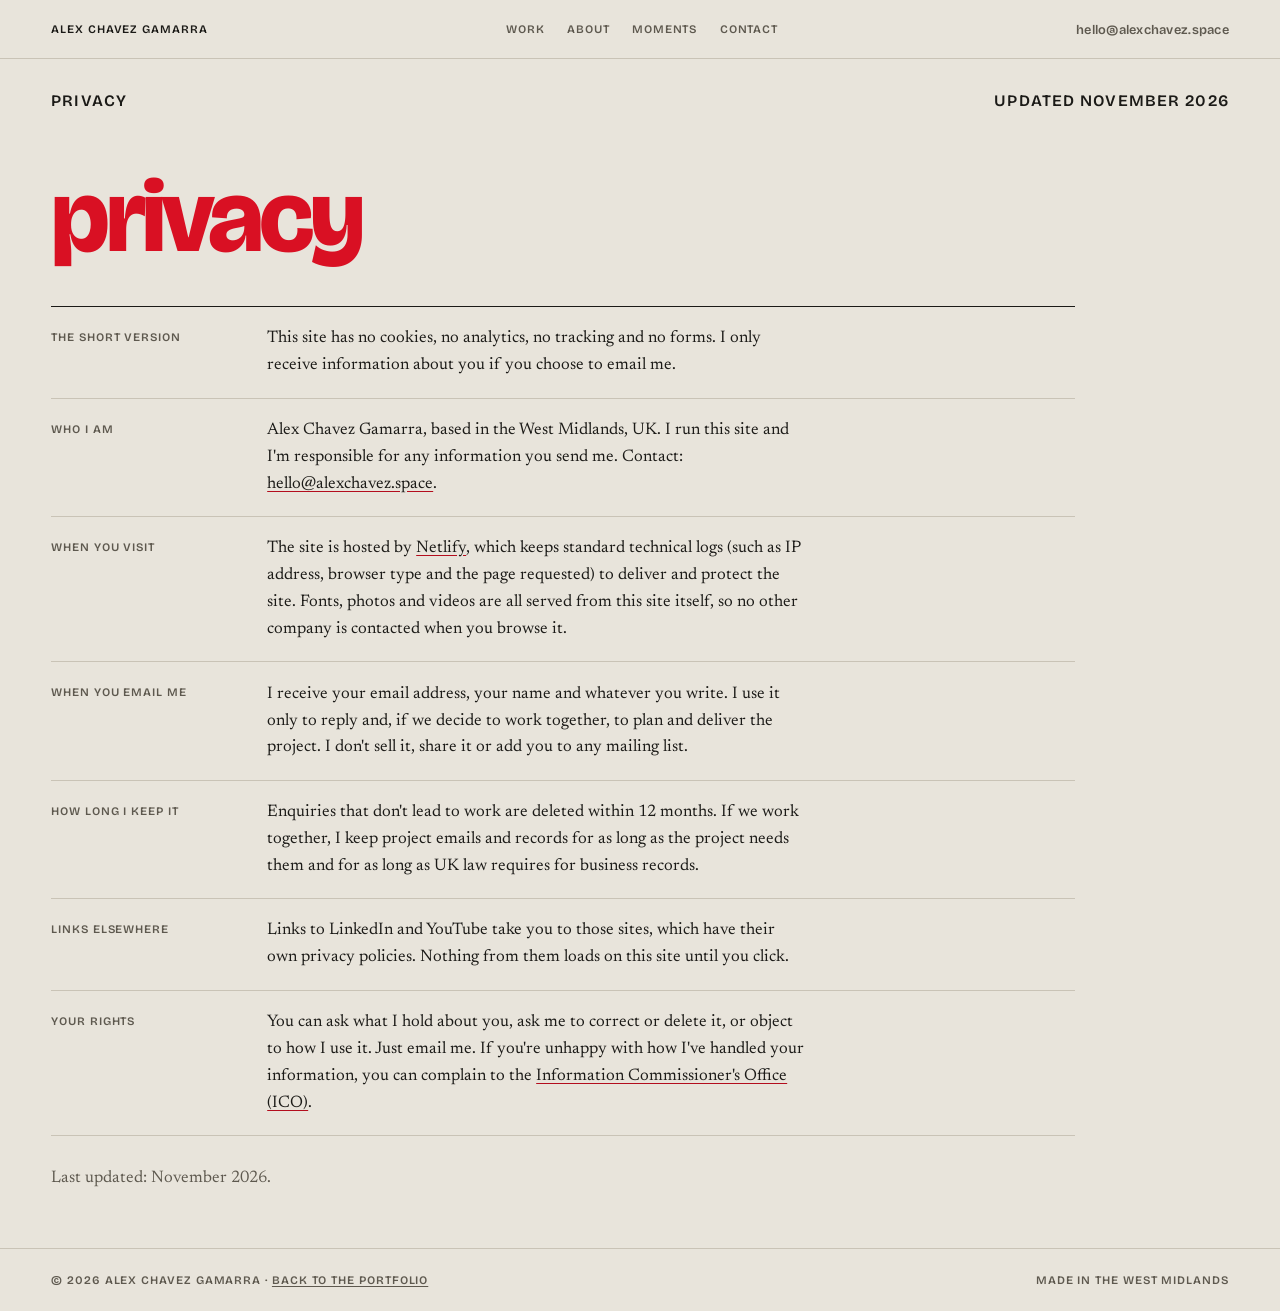
==== privacy.html @ fd11f9ad "Self-host fonts, add privacy page, link BCU film to YouTube, photo credit - Fonts (Bricolage Grotesq" ====
<!doctype html>
<html lang="en">
<head>
<meta charset="utf-8">
<meta name="viewport" content="width=device-width, initial-scale=1">
<title>Privacy · Alex Chavez Gamarra</title>
<meta name="description" content="How alexchavez.space handles your information: no cookies, no tracking, and what happens when you email Alex.">
<meta name="robots" content="noindex">
<meta name="theme-color" content="#E8E4DB">
<link rel="icon" href="data:image/svg+xml,%3Csvg xmlns='http://www.w3.org/2000/svg' viewBox='0 0 32 32'%3E%3Ccircle cx='16' cy='16' r='14' fill='%23D91023'/%3E%3C/svg%3E">
<link rel="stylesheet" href="portfolio.css">
<style>
  .policy{ max-width:64rem; }
  .policy .big{ margin-bottom:clamp(1.8rem,3.5vw,2.8rem); }
  .policy .spec-row{ grid-template-columns:12rem 1fr; }
  .policy .small a{ color:var(--ink); text-decoration:underline; text-decoration-color:var(--red-ink); text-underline-offset:0.2em; }
  .policy .updated{ margin-top:1.8rem; color:var(--ink-2); }
  @media (max-width:820px){ .policy .spec-row{ grid-template-columns:1fr; gap:0.4rem; } }
</style>
</head>
<body>

<header class="topbar">
  <a class="brand" href="./">Alex Chavez Gamarra</a>
  <nav><a href="./#work">Work</a><a href="./#about">About</a><a href="./#moments">Moments</a><a href="./#contact">Contact</a></nav>
  <div class="top-contact"><a href="mailto:hello@alexchavez.space" aria-label="Email hello@alexchavez.space"><span class="em-full">hello@alexchavez.space</span><span class="em-short">Email</span></a></div>
</header>

<main class="sheet" id="top">
  <div class="meta"><span>Privacy</span><span>Updated November 2026</span></div>
  <div class="policy">
    <h1 class="big">privacy</h1>
    <div class="spec">
      <div class="spec-row"><span class="label">The short version</span>
        <p class="small">This site has no cookies, no analytics, no tracking and no forms. I only receive information about you if you choose to email me.</p></div>
      <div class="spec-row"><span class="label">Who I am</span>
        <p class="small">Alex Chavez Gamarra, based in the West Midlands, UK. I run this site and I'm responsible for any information you send me. Contact: <a href="mailto:hello@alexchavez.space">hello@alexchavez.space</a>.</p></div>
      <div class="spec-row"><span class="label">When you visit</span>
        <p class="small">The site is hosted by <a href="https://www.netlify.com/privacy/" target="_blank" rel="noopener">Netlify</a>, which keeps standard technical logs (such as IP address, browser type and the page requested) to deliver and protect the site. Fonts, photos and videos are all served from this site itself, so no other company is contacted when you browse it.</p></div>
      <div class="spec-row"><span class="label">When you email me</span>
        <p class="small">I receive your email address, your name and whatever you write. I use it only to reply and, if we decide to work together, to plan and deliver the project. I don't sell it, share it or add you to any mailing list.</p></div>
      <div class="spec-row"><span class="label">How long I keep it</span>
        <p class="small">Enquiries that don't lead to work are deleted within 12 months. If we work together, I keep project emails and records for as long as the project needs them and for as long as UK law requires for business records.</p></div>
      <div class="spec-row"><span class="label">Links elsewhere</span>
        <p class="small">Links to LinkedIn and YouTube take you to those sites, which have their own privacy policies. Nothing from them loads on this site until you click.</p></div>
      <div class="spec-row"><span class="label">Your rights</span>
        <p class="small">You can ask what I hold about you, ask me to correct or delete it, or object to how I use it. Just email me. If you're unhappy with how I've handled your information, you can complain to the <a href="https://ico.org.uk/make-a-complaint/" target="_blank" rel="noopener">Information Commissioner's Office (ICO)</a>.</p></div>
    </div>
    <p class="small updated">Last updated: November 2026.</p>
  </div>
</main>

<footer class="meta"><span>© 2026 Alex Chavez Gamarra · <a href="./">Back to the portfolio</a></span><span>Made in the West Midlands</span></footer>

</body>
</html>
---- portfolio.css ----
/* Self-hosted fonts (SIL Open Font License). No requests to Google. */
@font-face{font-family:'Bricolage Grotesque';font-style:normal;font-weight:400;font-display:swap;src:url(assets/fonts/bricolage-grotesque-normal-latin-ext.woff2) format('woff2');unicode-range:U+0100-02BA, U+02BD-02C5, U+02C7-02CC, U+02CE-02D7, U+02DD-02FF, U+0304, U+0308, U+0329, U+1D00-1DBF, U+1E00-1E9F, U+1EF2-1EFF, U+2020, U+20A0-20AB, U+20AD-20C4, U+2113, U+2C60-2C7F, U+A720-A7FF;}
@font-face{font-family:'Bricolage Grotesque';font-style:normal;font-weight:400;font-display:swap;src:url(assets/fonts/bricolage-grotesque-normal-latin.woff2) format('woff2');unicode-range:U+0000-00FF, U+0131, U+0152-0153, U+02BB-02BC, U+02C6, U+02DA, U+02DC, U+0304, U+0308, U+0329, U+2000-206F, U+20AC, U+2122, U+2191, U+2193, U+2212, U+2215, U+FEFF, U+FFFD;}
@font-face{font-family:'Bricolage Grotesque';font-style:normal;font-weight:600;font-display:swap;src:url(assets/fonts/bricolage-grotesque-normal-latin-ext.woff2) format('woff2');unicode-range:U+0100-02BA, U+02BD-02C5, U+02C7-02CC, U+02CE-02D7, U+02DD-02FF, U+0304, U+0308, U+0329, U+1D00-1DBF, U+1E00-1E9F, U+1EF2-1EFF, U+2020, U+20A0-20AB, U+20AD-20C4, U+2113, U+2C60-2C7F, U+A720-A7FF;}
@font-face{font-family:'Bricolage Grotesque';font-style:normal;font-weight:600;font-display:swap;src:url(assets/fonts/bricolage-grotesque-normal-latin.woff2) format('woff2');unicode-range:U+0000-00FF, U+0131, U+0152-0153, U+02BB-02BC, U+02C6, U+02DA, U+02DC, U+0304, U+0308, U+0329, U+2000-206F, U+20AC, U+2122, U+2191, U+2193, U+2212, U+2215, U+FEFF, U+FFFD;}
@font-face{font-family:'Bricolage Grotesque';font-style:normal;font-weight:800;font-display:swap;src:url(assets/fonts/bricolage-grotesque-normal-latin-ext.woff2) format('woff2');unicode-range:U+0100-02BA, U+02BD-02C5, U+02C7-02CC, U+02CE-02D7, U+02DD-02FF, U+0304, U+0308, U+0329, U+1D00-1DBF, U+1E00-1E9F, U+1EF2-1EFF, U+2020, U+20A0-20AB, U+20AD-20C4, U+2113, U+2C60-2C7F, U+A720-A7FF;}
@font-face{font-family:'Bricolage Grotesque';font-style:normal;font-weight:800;font-display:swap;src:url(assets/fonts/bricolage-grotesque-normal-latin.woff2) format('woff2');unicode-range:U+0000-00FF, U+0131, U+0152-0153, U+02BB-02BC, U+02C6, U+02DA, U+02DC, U+0304, U+0308, U+0329, U+2000-206F, U+20AC, U+2122, U+2191, U+2193, U+2212, U+2215, U+FEFF, U+FFFD;}
@font-face{font-family:'Caveat';font-style:normal;font-weight:600;font-display:swap;src:url(assets/fonts/caveat-normal-latin-ext.woff2) format('woff2');unicode-range:U+0100-02BA, U+02BD-02C5, U+02C7-02CC, U+02CE-02D7, U+02DD-02FF, U+0304, U+0308, U+0329, U+1D00-1DBF, U+1E00-1E9F, U+1EF2-1EFF, U+2020, U+20A0-20AB, U+20AD-20C4, U+2113, U+2C60-2C7F, U+A720-A7FF;}
@font-face{font-family:'Caveat';font-style:normal;font-weight:600;font-display:swap;src:url(assets/fonts/caveat-normal-latin.woff2) format('woff2');unicode-range:U+0000-00FF, U+0131, U+0152-0153, U+02BB-02BC, U+02C6, U+02DA, U+02DC, U+0304, U+0308, U+0329, U+2000-206F, U+20AC, U+2122, U+2191, U+2193, U+2212, U+2215, U+FEFF, U+FFFD;}
@font-face{font-family:'Caveat';font-style:normal;font-weight:700;font-display:swap;src:url(assets/fonts/caveat-normal-latin-ext.woff2) format('woff2');unicode-range:U+0100-02BA, U+02BD-02C5, U+02C7-02CC, U+02CE-02D7, U+02DD-02FF, U+0304, U+0308, U+0329, U+1D00-1DBF, U+1E00-1E9F, U+1EF2-1EFF, U+2020, U+20A0-20AB, U+20AD-20C4, U+2113, U+2C60-2C7F, U+A720-A7FF;}
@font-face{font-family:'Caveat';font-style:normal;font-weight:700;font-display:swap;src:url(assets/fonts/caveat-normal-latin.woff2) format('woff2');unicode-range:U+0000-00FF, U+0131, U+0152-0153, U+02BB-02BC, U+02C6, U+02DA, U+02DC, U+0304, U+0308, U+0329, U+2000-206F, U+20AC, U+2122, U+2191, U+2193, U+2212, U+2215, U+FEFF, U+FFFD;}
@font-face{font-family:'Newsreader';font-style:italic;font-weight:400;font-display:swap;src:url(assets/fonts/newsreader-italic-latin-ext.woff2) format('woff2');unicode-range:U+0100-02BA, U+02BD-02C5, U+02C7-02CC, U+02CE-02D7, U+02DD-02FF, U+0304, U+0308, U+0329, U+1D00-1DBF, U+1E00-1E9F, U+1EF2-1EFF, U+2020, U+20A0-20AB, U+20AD-20C4, U+2113, U+2C60-2C7F, U+A720-A7FF;}
@font-face{font-family:'Newsreader';font-style:italic;font-weight:400;font-display:swap;src:url(assets/fonts/newsreader-italic-latin.woff2) format('woff2');unicode-range:U+0000-00FF, U+0131, U+0152-0153, U+02BB-02BC, U+02C6, U+02DA, U+02DC, U+0304, U+0308, U+0329, U+2000-206F, U+20AC, U+2122, U+2191, U+2193, U+2212, U+2215, U+FEFF, U+FFFD;}
@font-face{font-family:'Newsreader';font-style:normal;font-weight:400;font-display:swap;src:url(assets/fonts/newsreader-normal-latin-ext.woff2) format('woff2');unicode-range:U+0100-02BA, U+02BD-02C5, U+02C7-02CC, U+02CE-02D7, U+02DD-02FF, U+0304, U+0308, U+0329, U+1D00-1DBF, U+1E00-1E9F, U+1EF2-1EFF, U+2020, U+20A0-20AB, U+20AD-20C4, U+2113, U+2C60-2C7F, U+A720-A7FF;}
@font-face{font-family:'Newsreader';font-style:normal;font-weight:400;font-display:swap;src:url(assets/fonts/newsreader-normal-latin.woff2) format('woff2');unicode-range:U+0000-00FF, U+0131, U+0152-0153, U+02BB-02BC, U+02C6, U+02DA, U+02DC, U+0304, U+0308, U+0329, U+2000-206F, U+20AC, U+2122, U+2191, U+2193, U+2212, U+2215, U+FEFF, U+FFFD;}
@font-face{font-family:'Newsreader';font-style:normal;font-weight:500;font-display:swap;src:url(assets/fonts/newsreader-normal-latin-ext.woff2) format('woff2');unicode-range:U+0100-02BA, U+02BD-02C5, U+02C7-02CC, U+02CE-02D7, U+02DD-02FF, U+0304, U+0308, U+0329, U+1D00-1DBF, U+1E00-1E9F, U+1EF2-1EFF, U+2020, U+20A0-20AB, U+20AD-20C4, U+2113, U+2C60-2C7F, U+A720-A7FF;}
@font-face{font-family:'Newsreader';font-style:normal;font-weight:500;font-display:swap;src:url(assets/fonts/newsreader-normal-latin.woff2) format('woff2');unicode-range:U+0000-00FF, U+0131, U+0152-0153, U+02BB-02BC, U+02C6, U+02DA, U+02DC, U+0304, U+0308, U+0329, U+2000-206F, U+20AC, U+2122, U+2191, U+2193, U+2212, U+2215, U+FEFF, U+FFFD;}
/* Deliberately single-theme: a printed-paper world, painted explicitly. */
:root{
  --paper:#E8E4DB;
  --paper-2:#DFDACF;
  --ink:#1B1A17;
  --ink-2:#5E594F;
  --rule:#C9C3B6;
  --red:#D91023;
  --red-ink:#B30D1D; /* small red text: 5.5:1 on paper, vs 4.0:1 for --red */
  --display:'Bricolage Grotesque', 'Arial Narrow', system-ui, sans-serif;
  --serif:'Newsreader', Georgia, 'Times New Roman', serif;
  --ease-out:cubic-bezier(0.23,1,0.32,1);
  /* Side spacing: normal gutter, growing on very wide screens so content never exceeds ~1600px. */
  --gutter:max(clamp(1rem,4vw,3.5rem), calc((100vw - 100rem) / 2));
  /* How far the Moments strip extends past the content edges: same on both sides, never the full screen. */
  --bleed:clamp(1rem,4vw,3.5rem);
}
*,*::before,*::after{ box-sizing:border-box; }
html{ background:var(--paper); overflow-x:clip; }
body{ margin:0; background:var(--paper); color:var(--ink); font-family:var(--serif); -webkit-font-smoothing:antialiased; overflow-x:clip; }
.hero > *, .feature > *, .about > *, .contact > *{ min-width:0; }
a{ color:inherit; }
img{ display:block; max-width:100%; }
:focus-visible{ outline:2px solid var(--red); outline-offset:3px; }

.sheet{ padding:clamp(1.5rem,4vw,3.5rem) var(--gutter) clamp(3rem,7vw,6rem); border-bottom:1px solid var(--rule); position:relative; }
.meta{
  display:flex; justify-content:space-between; gap:1rem; flex-wrap:wrap;
  font-family:var(--display); font-size:0.72rem; font-weight:600; letter-spacing:0.08em; text-transform:uppercase; color:var(--ink-2);
  margin-bottom:clamp(2rem,5vw,4rem);
}
.meta nav{ display:flex; gap:1.4rem; }
.meta nav a{ text-decoration:none; }
.sheet > .meta{ font-size:clamp(0.95rem,1.25vw,1.15rem); letter-spacing:0.07em; color:var(--ink); }

/* ---------- sticky top bar ---------- */
.topbar{
  position:sticky; top:0; z-index:60;
  display:flex; justify-content:space-between; align-items:center; gap:1.2rem;
  background:var(--paper); border-bottom:1px solid var(--rule);
  padding:1.35rem var(--gutter);
  font-family:var(--display); font-size:0.72rem; font-weight:600; letter-spacing:0.08em; text-transform:uppercase;
}
.topbar a{ text-decoration:none; white-space:nowrap; }
.topbar .brand{ color:var(--ink); }
.topbar nav{ display:flex; gap:1.4rem; color:var(--ink-2); }
.topbar .top-contact{ display:flex; gap:1.4rem; color:var(--ink-2); }
.topbar .em-full{ text-transform:none; letter-spacing:0.02em; font-size:0.8rem; }
.topbar .em-short{ display:none; }
section[id]{ scroll-margin-top:4.4rem; }

.label{ font-family:var(--display); font-size:0.72rem; font-weight:600; letter-spacing:0.08em; text-transform:uppercase; color:var(--ink-2); }
.small{ font-size:1.05rem; line-height:1.6; color:var(--ink); max-width:60ch; margin:0; }
.small + .small{ margin-top:0.9rem; }
.press{ transition:transform 160ms var(--ease-out); }
.press:active{ transform:scale(0.97); }

/* ---------- hero ---------- */
.hero{ display:grid; grid-template-columns:5fr 5fr auto; gap:clamp(1.2rem,3vw,2.5rem); align-items:start; }
.statement{
  font-family:var(--display); font-weight:800; font-size:clamp(2rem,3.9vw,3.4rem);
  line-height:1.02; letter-spacing:-0.035em; margin:0 0 2rem; text-wrap:balance;
}
.circled{ position:relative; white-space:nowrap; }
.circled svg{ position:absolute; left:-8%; top:-22%; width:116%; height:144%; overflow:visible; pointer-events:none; }
.circled path{ fill:none; stroke:var(--red); stroke-width:2.6; stroke-linecap:round; stroke-linejoin:round;
  stroke-dasharray:640; stroke-dashoffset:0; transition:stroke-dashoffset 900ms var(--ease-out) 450ms; }
.js .circled path{ stroke-dashoffset:640; }
.js .on .circled path{ stroke-dashoffset:0; }
.links{ display:flex; gap:1.6rem; flex-wrap:wrap; margin-top:2rem; font-family:var(--display); font-weight:600; font-size:0.95rem; }

/* Z pattern: headline top-left, name top-right, photo diagonal, CTA bottom-left, badge bottom-right */
.hero-text{ display:flex; flex-direction:column; align-self:stretch; }
.hero-offers{ margin:2.2rem 0 3rem; max-width:32rem; }
.hero-offers .label{ display:block; margin:0 0 0.6rem; }
.hero-offers ul{ list-style:none; margin:0; padding:0; border-top:1px solid var(--ink); }
.hero-offers li{ border-bottom:1px solid var(--rule); }
.hero-offers a{
  display:flex; align-items:baseline; gap:0.75rem; padding:0.7rem 0;
  font-family:var(--display); font-weight:600; font-size:clamp(1.02rem,1.3vw,1.18rem); letter-spacing:-0.01em;
  color:var(--ink); text-decoration:none; transition:color 150ms ease;
}
.hero-offers .arr{ color:var(--red-ink); font-weight:800; transition:transform 200ms var(--ease-out); }
[id^="build-"]{ scroll-margin-top:5.5rem; }
.hero-cta{ margin-top:auto; max-width:38rem; border-top:1px solid var(--ink); padding-top:1.4rem; }
.cta-ask{ font-family:var(--display); font-weight:800; font-size:clamp(1.3rem,1.8vw,1.65rem); letter-spacing:-0.025em; line-height:1.15; margin:0 0 1.1rem; }
.cta-row{ display:flex; flex-wrap:wrap; align-items:center; gap:0.9rem 1.5rem; }
.cta-email{
  display:inline-flex; align-items:center; gap:0.7rem; background:var(--ink); color:var(--paper);
  font-family:var(--display); font-weight:700; font-size:1rem; text-decoration:none; padding:1rem 1.35rem;
  transition:background-color 150ms ease, transform 160ms var(--ease-out);
}
.cta-li{ font-family:var(--display); font-weight:600; font-size:0.95rem; color:var(--ink);
  text-decoration:underline; text-decoration-color:var(--red-ink); text-decoration-thickness:2px; text-underline-offset:0.25em; }

/* hand-drawn underline on "for you" */
.underlined{ position:relative; white-space:nowrap; }
.underlined svg{ position:absolute; left:0; bottom:-0.12em; width:100%; height:0.22em; overflow:visible; pointer-events:none; }
.underlined path{ fill:none; stroke:var(--ink); stroke-width:3; stroke-linecap:round; vector-effect:non-scaling-stroke;
  stroke-dasharray:1; stroke-dashoffset:0; transition:stroke-dashoffset 800ms var(--ease-out) 350ms; }
.js .underlined path{ stroke-dashoffset:1; }
.js .on .underlined path{ stroke-dashoffset:0; }
.links a{ display:inline-block; text-decoration:none; border-bottom:2px solid var(--ink); padding-bottom:2px; }

/* The hero fits the first screen: top bar (~4rem) + this section's own top/bottom padding. */
#top{ padding-top:2rem; padding-bottom:3.5rem; }
.hero{ min-height:max(36rem, min(calc(100vh - 9.6rem), 58rem)); min-height:max(36rem, min(calc(100svh - 9.6rem), 58rem)); }
.photo-wrap{ position:relative; padding-top:4.8rem; align-self:stretch; display:flex; flex-direction:column; }
.photo-wrap .shot{ position:relative; flex:1; min-height:0; }
.photo-wrap img{ width:100%; height:100%; object-fit:cover; object-position:50% 40%; }
.badge{ position:absolute; bottom:-2.2rem; right:-2.2rem; width:6.8rem; height:6.8rem; }

/* hand-written annotation pointing at Cal */
.note{ position:absolute; top:0; left:0; right:0; height:100%; pointer-events:none; }
.note-label{
  position:absolute; top:0.2rem; left:0; display:flex; align-items:center; gap:0.5rem;
  font-family:'Caveat', 'Comic Sans MS', cursive; font-weight:700; color:var(--red); font-size:2.05rem; line-height:1; transform:rotate(-2deg);
}
.note-label small{ display:block; font-size:1.45rem; font-weight:600; color:var(--ink); margin-top:0.1rem; }
.hash{
  flex:none; width:2.4rem; height:2.4rem; border:2px solid var(--red); border-radius:0.55rem;
  display:grid; place-items:center; font-family:var(--display); font-weight:800; font-size:1.4rem; color:var(--red); transform:rotate(-6deg);
}
.note svg{ position:absolute; left:0; top:0; width:100%; height:100%; overflow:visible; }
.note path{ fill:none; stroke:var(--red); stroke-width:2.8; stroke-linecap:round; stroke-linejoin:round; vector-effect:non-scaling-stroke;
  stroke-dasharray:1; stroke-dashoffset:0; transition:stroke-dashoffset 700ms var(--ease-out) 900ms; }
.js .note path{ stroke-dashoffset:1; }
.js .on .note path{ stroke-dashoffset:0; }
.note-label{ transition:opacity 400ms ease 800ms; }
.js .note-label{ opacity:0; }
.js .on .note-label{ opacity:1; }
/* Photo credit: quiet, appears on hover; the footer carries the always-visible credit */
.credit{
  position:absolute; top:0.7rem; right:0.7rem; padding:0.35rem 0.6rem; background:rgba(27,26,23,0.72); color:var(--paper);
  font-family:var(--display); font-weight:600; font-size:0.72rem; letter-spacing:0.04em; opacity:0; transition:opacity 200ms ease; pointer-events:none;
}
footer.meta a{ text-decoration:underline; text-underline-offset:0.2em; }
.badge::before{ content:''; position:absolute; inset:-5%; background:var(--paper); border-radius:50%; border:1px solid var(--rule); box-shadow:0 2px 14px rgba(27,26,23,0.14); }
.badge .dot{ position:absolute; inset:28%; background:var(--red); border-radius:50%; }
.badge svg{ position:relative; width:100%; height:100%; animation:spin 24s linear infinite; }
.badge text{ font-family:var(--display); font-size:11px; font-weight:600; letter-spacing:0.14em; text-transform:uppercase; fill:var(--ink); }
@keyframes spin{ to{ transform:rotate(360deg); } }

.vname{
  writing-mode:vertical-rl; font-family:var(--display); font-weight:800; color:var(--red);
  font-size:clamp(4rem, min(9.5vw, 14svh), 8.5rem); line-height:0.82; letter-spacing:-0.04em; margin:0; justify-self:start;
  transition:opacity 700ms var(--ease-out) 150ms;
}
.js .vname{ opacity:0; }
.js .on .vname{ opacity:1; }

/* ---------- shared heading ---------- */
.head{ display:flex; align-items:flex-end; gap:1.2rem; margin:0 0 clamp(2rem,4vw,3rem); flex-wrap:wrap; }
.big{ font-family:var(--display); font-weight:800; color:var(--red); font-size:clamp(3rem,8vw,7rem); line-height:0.85; letter-spacing:-0.045em; margin:0; }
.num{ font-family:var(--display); font-weight:800; color:var(--red); font-size:clamp(2.4rem,5vw,4.4rem); line-height:0.85; letter-spacing:-0.04em; }

/* ---------- the one reading pattern: label | content ---------- */
.spec{ border-top:1px solid var(--ink); }
.spec-row{ display:grid; grid-template-columns:9.5rem 1fr; gap:1.5rem; padding:1.15rem 0; border-bottom:1px solid var(--rule); }

/* ---------- what i can build ---------- */
.build .big{ margin-bottom:clamp(1.8rem,3.5vw,2.8rem); }
.build .spec{ max-width:64rem; }
.build .spec-row{ grid-template-columns:12rem 1fr; }
.proof{ font-family:var(--display); font-weight:600; font-size:0.85rem; color:var(--red-ink); text-decoration:none; white-space:nowrap; margin-left:0.25rem; }
.build-note{ margin-top:1.8rem; }
.build-note a{ color:var(--ink); text-decoration:underline; text-decoration-color:var(--red-ink); text-decoration-thickness:2px; text-underline-offset:0.2em; }
.spec-row .label{ padding-top:0.3rem; }
.lead{ font-family:var(--serif); font-style:italic; font-size:1.45rem; line-height:1.35; margin:0; max-width:34ch; text-wrap:balance; }
.wins{ list-style:none; margin:0; padding:0; display:flex; flex-direction:column; gap:0.55rem; }
.wins li{ font-size:1.05rem; line-height:1.45; }
.wins b{ font-family:var(--display); font-weight:800; color:var(--red-ink); font-variant-numeric:tabular-nums; margin-right:0.35rem; }

/* ---------- work ---------- */
.feature{ display:grid; grid-template-columns:7fr 5fr; gap:clamp(1.5rem,4vw,3.5rem); align-items:start; }
.film{
  position:sticky; top:5.2rem; aspect-ratio:16/9; width:100%; background:var(--ink); color:var(--paper);
  display:flex; align-items:flex-end; gap:0.8rem; padding:1.1rem; border:0; text-align:left; font:inherit; cursor:pointer; overflow:hidden; text-decoration:none;
}
.film img{ position:absolute; inset:0; width:100%; height:100%; object-fit:cover; transform:scale(1.02); }
.film::before{ content:''; position:absolute; inset:0; background:linear-gradient(to top, rgba(0,0,0,0.55), transparent 45%); }
.film .play{ position:relative; flex:none; width:3.4rem; height:3.4rem; border-radius:50%; background:var(--red);
  display:grid; place-items:center; transition:transform 200ms var(--ease-out); }
.film .play::after{ content:''; border-style:solid; border-width:0.5rem 0 0.5rem 0.85rem; border-color:transparent transparent transparent var(--paper); margin-left:0.2rem; }
.film span{ position:relative; font-family:var(--display); font-weight:600; font-size:0.78rem; letter-spacing:0.08em; text-transform:uppercase; padding-bottom:0.25rem; }

.more{ margin-top:clamp(3rem,6vw,5rem); }
.more .label{ display:block; margin-bottom:0.8rem; }
.row{
  display:grid; grid-template-columns:3.5rem 1.2fr 2fr 1fr; gap:1.5rem; align-items:baseline;
  padding:1.25rem 0.5rem; border-bottom:1px solid var(--rule);
}
.rows{ border-top:1px solid var(--ink); }
.row .n{ font-family:var(--display); font-weight:800; color:var(--red); font-size:1.4rem; }
.row h3{ font-family:var(--display); font-weight:800; font-size:clamp(1.3rem,2.2vw,1.8rem); letter-spacing:-0.03em; margin:0; line-height:1.05; }
.row p{ margin:0; font-size:1.02rem; line-height:1.5; max-width:46ch; }
.row .tag{ justify-self:end; text-align:right; }

/* ---------- about ---------- */
.about{ display:grid; grid-template-columns:5fr 7fr; gap:clamp(1.5rem,4vw,3.5rem); align-items:start; }
.about-photo{ margin:0; }
.about-photo img{ width:100%; aspect-ratio:4/5; object-fit:cover; object-position:50% 28%; }

/* Shorter screens (e.g. a laptop at 150% zoom): tighten the hero so the email block still fits the first view. */
@media (min-width:821px) and (max-height:900px){
  .statement{ margin-bottom:1.2rem; }
  .small + .small{ margin-top:0.6rem; }
  .hero-offers{ margin:1.4rem 0 1.4rem; }
  .hero-offers .label{ margin-bottom:0.4rem; }
  .hero-offers a{ padding:0.45rem 0; }
  .hero-cta{ padding-top:1rem; }
  .cta-ask{ margin-bottom:0.7rem; }
  .cta-email{ padding:0.85rem 1.2rem; }
  .photo-wrap{ padding-top:4.2rem; }
}
.about .story{ margin-bottom:2.2rem; }
.yr{ font-family:var(--display); font-weight:800; font-size:1.05rem; font-variant-numeric:tabular-nums; }

/* ---------- moments (gallery) ---------- */
.strip-intro{ display:flex; justify-content:space-between; align-items:flex-end; gap:1.5rem; flex-wrap:wrap; margin-bottom:1.6rem; }
.strip{
  position:relative; display:flex; gap:1.4rem;
  overflow-x:auto; scroll-snap-type:x mandatory; overscroll-behavior-x:contain;
  padding-bottom:1.2rem; margin:0 calc(-1 * var(--bleed)); padding-inline:var(--bleed);
  scroll-padding-inline:var(--bleed); scrollbar-width:thin; scrollbar-color:var(--ink-2) transparent;
}
.strip-tools{ display:flex; align-items:center; gap:1.2rem; flex-wrap:wrap; }
.arrows{ display:flex; gap:0.5rem; }
.arrows button{
  width:2.9rem; height:2.9rem; border-radius:50%; border:1.5px solid var(--ink); background:transparent; color:var(--ink);
  font-family:var(--display); font-weight:800; font-size:1.1rem; cursor:pointer;
  transition:transform 160ms var(--ease-out), background-color 150ms ease, color 150ms ease, opacity 150ms ease;
}
.arrows button:active{ transform:scale(0.94); }
.arrows button:disabled{ opacity:0.3; cursor:default; }
.jumps{ display:flex; gap:0.45rem; }
.jumps button{
  border:1.5px solid var(--ink); background:transparent; color:var(--ink); border-radius:999px;
  padding:0.5rem 0.95rem; font-family:var(--display); font-weight:600; font-size:0.72rem; letter-spacing:0.06em;
  cursor:pointer; transition:transform 160ms var(--ease-out), background-color 150ms ease, color 150ms ease;
}
.jumps button:active{ transform:scale(0.95); }

.moment{ flex:0 0 clamp(15rem,26vw,21rem); scroll-snap-align:start; display:flex; flex-direction:column; gap:0.6rem; }
.moment .frame{ position:relative; aspect-ratio:4/5; overflow:hidden; background:var(--paper-2); display:block; width:100%; padding:0; border:0; cursor:pointer; text-decoration:none; }
.moment .frame img, .moment .frame video{ width:100%; height:100%; object-fit:cover; display:block; transition:transform 400ms var(--ease-out); }
.moment .frame.dim img{ filter:brightness(1.7) saturate(1.1); }
.moment .play{
  position:absolute; left:50%; top:50%; width:3.8rem; height:3.8rem; margin:-1.9rem 0 0 -1.9rem; border-radius:50%;
  background:var(--red); display:grid; place-items:center; transition:transform 200ms var(--ease-out); box-shadow:0 6px 24px rgba(0,0,0,0.25);
}
.moment .play.low{ top:76%; }
.moment .play::after{ content:''; border-style:solid; border-width:0.55rem 0 0.55rem 0.9rem; border-color:transparent transparent transparent var(--paper); margin-left:0.22rem; }
.moment .kind{ position:absolute; left:0.8rem; top:0.8rem; background:var(--paper); color:var(--ink); padding:0.45rem 0.7rem;
  font-family:var(--display); font-weight:600; font-size:0.72rem; line-height:1; letter-spacing:0.08em; text-transform:uppercase; }
.moment .row-meta{ display:flex; justify-content:space-between; gap:0.8rem; }
.moment .react{ font-family:var(--display); font-weight:600; font-size:0.72rem; letter-spacing:0.04em; color:var(--ink-2); font-variant-numeric:tabular-nums; white-space:nowrap; }
.moment .react b{ color:inherit; font-weight:600; }
.moment h3{ font-family:var(--display); font-weight:800; font-size:1.25rem; letter-spacing:-0.025em; line-height:1.1; margin:0; }
.moment p{ margin:0; font-size:0.98rem; line-height:1.45; }
.moment .go{ font-family:var(--display); font-weight:600; font-size:0.85rem; color:var(--red-ink); text-decoration:none; width:fit-content; }

.year{ flex:0 0 auto; scroll-snap-align:start; display:flex; align-items:flex-start; padding:0.2rem 0.4rem 0 0; }
.year span{ writing-mode:vertical-rl; transform:rotate(180deg); font-family:var(--display); font-weight:800; color:var(--red);
  font-size:clamp(3.2rem,5.5vw,4.8rem); line-height:0.85; letter-spacing:-0.04em; }

/* video player */
dialog.player{
  border:0; padding:0; background:transparent; max-width:min(92vw,1100px); max-height:88vh; overflow:visible;
  opacity:0; transform:scale(0.96); transition:opacity 220ms var(--ease-out), transform 220ms var(--ease-out), overlay 220ms allow-discrete, display 220ms allow-discrete;
}
dialog.player[open]{ opacity:1; transform:none; }
@starting-style{ dialog.player[open]{ opacity:0; transform:scale(0.96); } }
dialog.player::backdrop{ background:rgba(27,26,23,0); transition:background-color 220ms ease, overlay 220ms allow-discrete, display 220ms allow-discrete; }
dialog.player[open]::backdrop{ background:rgba(27,26,23,0.82); }
@starting-style{ dialog.player[open]::backdrop{ background:rgba(27,26,23,0); } }
dialog.player video{ display:block; max-width:min(92vw,1100px); max-height:80vh; background:#000; }
.player-status{ margin:0.6rem 0 0; min-height:1.3em; color:var(--paper); font-family:var(--display); font-weight:600; font-size:0.85rem; }
.player-status:empty{ display:none; }
.player-bar{ display:flex; justify-content:space-between; align-items:center; gap:1rem; margin-top:0.8rem; color:var(--paper);
  font-family:var(--display); font-weight:600; font-size:0.85rem; }
.player-bar a{ color:var(--paper); }
.player-bar button{ background:var(--paper); color:var(--ink); border:0; font:inherit; padding:0.55rem 1rem; cursor:pointer; transition:transform 160ms var(--ease-out); }
.player-bar button:active{ transform:scale(0.97); }

/* ---------- contact ---------- */
.contact{ display:grid; grid-template-columns:8fr 4fr; gap:2rem; align-items:end; }
.contact .big{ font-size:clamp(3.2rem,10vw,9rem); }
.contact .links{ font-size:1.15rem; flex-direction:column; gap:1rem; align-items:flex-start; }
footer.meta{ margin:0; padding:1.5rem var(--gutter); }

/* ---------- hover, only where a real pointer exists ---------- */
@media (hover:hover) and (pointer:fine){
  .meta nav a:hover{ color:var(--red-ink); }
  .topbar a:hover{ color:var(--red-ink); }
  .shot:hover .credit{ opacity:1; }
  footer.meta a:hover{ color:var(--red-ink); }
  .proof:hover{ text-decoration:underline; }
  .jumps button:hover{ background:var(--ink); color:var(--paper); }
  .links a{ transition:color 150ms ease, border-color 150ms ease, transform 160ms var(--ease-out); }
  .links a:hover{ color:var(--red-ink); border-color:var(--red-ink); }
  .cta-email:hover{ background-color:var(--red-ink); }
  .hero-offers a:hover{ color:var(--red-ink); }
  .hero-offers a:hover .arr{ transform:translateX(4px); }
  .cta-li:hover{ color:var(--red-ink); }
  .film:hover .play{ transform:scale(1.08); }
  .moment .frame:hover img, .moment .frame:hover video{ transform:scale(1.03); }
  .moment .frame:hover .play{ transform:scale(1.08); }
  .moment .go:hover{ text-decoration:underline; }
  .arrows button:not(:disabled):hover{ background:var(--ink); color:var(--paper); }
  .moment:hover .go{ text-decoration:underline; }
}

/* ---------- motion ---------- */
/* Hidden start states only apply once the script has started (html.js), so the page is readable without it. */
.js .rv{ opacity:0; transform:translateY(12px); transition:opacity 500ms var(--ease-out), transform 500ms var(--ease-out); }
.js .rv.on{ opacity:1; transform:none; }
.js .reveal-img{ clip-path:inset(100% 0 0 0); transition:clip-path 900ms var(--ease-out); }
.js .on .reveal-img, .js .reveal-img.on{ clip-path:inset(0 0 0 0); }
@media (prefers-reduced-motion: reduce){
  .js .rv{ transform:none; transition:opacity 200ms ease; }
  .js .reveal-img{ clip-path:none; transition:none; }
  .js .circled path{ stroke-dashoffset:0; transition:none; }
  .badge svg{ animation:none; }
  .press:active{ transform:none; }
  .js .note path{ stroke-dashoffset:0; transition:none; }
  .js .note-label{ opacity:1; transition:none; }
  .js .vname{ opacity:1; transition:none; }
  .js .underlined path{ stroke-dashoffset:0; transition:none; }
  dialog.player{ transform:none; }
  @starting-style{ dialog.player[open]{ transform:none; } }
}

/* ---------- small screens ---------- */
@media (max-width:820px){
  .hero{ grid-template-columns:1fr; }
  .vname{ writing-mode:horizontal-tb; transform:none; order:3; justify-self:start; font-size:clamp(3.4rem,17vw,6rem); margin-top:1.4rem; }
  .hero-offers{ margin-bottom:2rem; }
  .hero-cta{ margin-top:0; }
  .hero{ min-height:0; }
  .photo-wrap{ display:block; }
  .photo-wrap img{ height:auto; aspect-ratio:1/1; }
  .topbar nav{ display:none; }
  .topbar .lk{ display:none; }
  .badge{ bottom:-1.8rem; left:auto; right:-0.5rem; width:6rem; height:6rem; }
  .topbar .em-full{ display:none; }
  .topbar .em-short{ display:inline; }
  .build .spec-row{ grid-template-columns:1fr; gap:0.4rem; }
  .note-label{ font-size:1.4rem; }
  .strip-tools .arrows{ display:none; }
  .feature,.about,.contact{ grid-template-columns:1fr; }
  .film{ position:relative; top:auto; order:-1; }
  .spec-row{ grid-template-columns:1fr; gap:0.4rem; }
  .row{ grid-template-columns:2.5rem 1fr; padding-inline:0; }
  .row p,.row .tag{ grid-column:2; justify-self:start; text-align:left; }
  .meta nav{ display:none; }
}
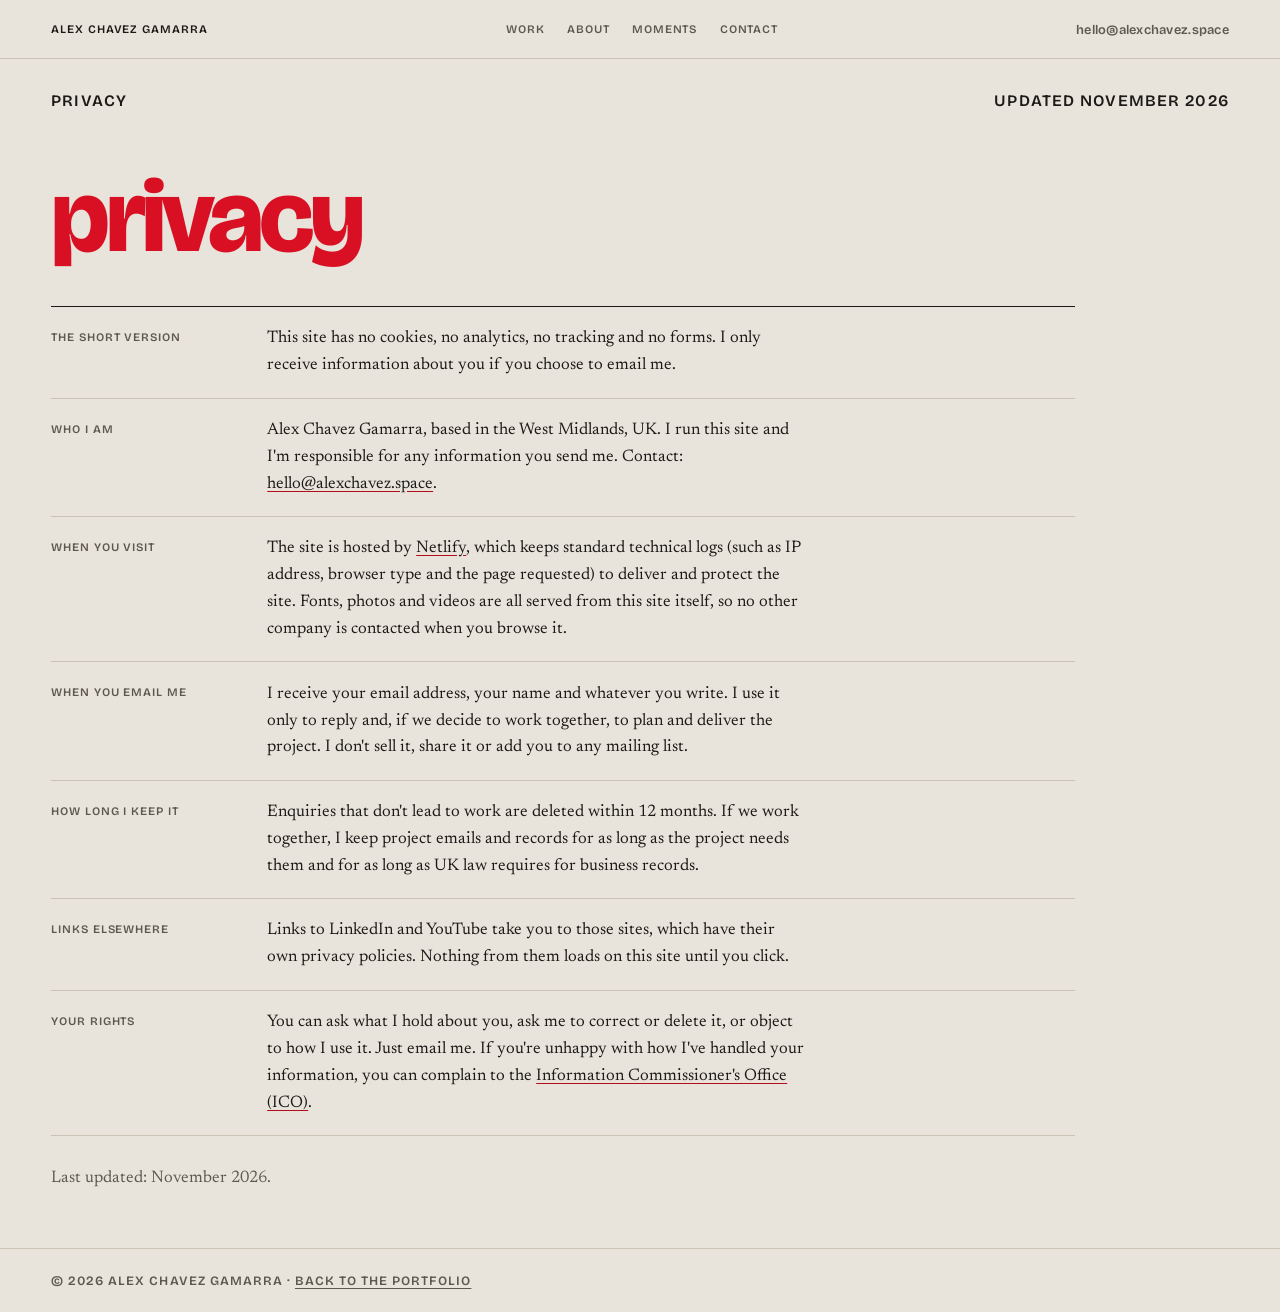
==== commit 9dce727a: "Remove footer tagline; remove outdated CV PDF Co-Authored-By: Claude Opus 5.5 <noreply@anthropic.com" ====
--- a/privacy.html
+++ b/privacy.html
@@ -50,7 +50,7 @@
   </div>
 </main>
 
-<footer class="meta"><span>© 2026 Alex Chavez Gamarra · <a href="./">Back to the portfolio</a></span><span>Made in the West Midlands</span></footer>
+<footer class="meta"><span>© 2026 Alex Chavez Gamarra · <a href="./">Back to the portfolio</a></span></footer>
 
 </body>
 </html>
--- a/portfolio.css
+++ b/portfolio.css
@@ -149,8 +149,9 @@
 /* Photo credit: quiet, appears on hover; the footer carries the always-visible credit */
 .credit{
   position:absolute; top:0.7rem; right:0.7rem; padding:0.35rem 0.6rem; background:rgba(27,26,23,0.72); color:var(--paper);
-  font-family:var(--display); font-weight:600; font-size:0.72rem; letter-spacing:0.04em; opacity:0; transition:opacity 200ms ease; pointer-events:none;
-}
+  font-family:var(--display); font-weight:600; font-size:0.8rem; letter-spacing:0.04em; opacity:0; transition:opacity 200ms ease; pointer-events:none;
+}
+footer.meta{ font-size:0.8rem; }
 footer.meta a{ text-decoration:underline; text-underline-offset:0.2em; }
 .badge::before{ content:''; position:absolute; inset:-5%; background:var(--paper); border-radius:50%; border:1px solid var(--rule); box-shadow:0 2px 14px rgba(27,26,23,0.14); }
 .badge .dot{ position:absolute; inset:28%; background:var(--red); border-radius:50%; }
